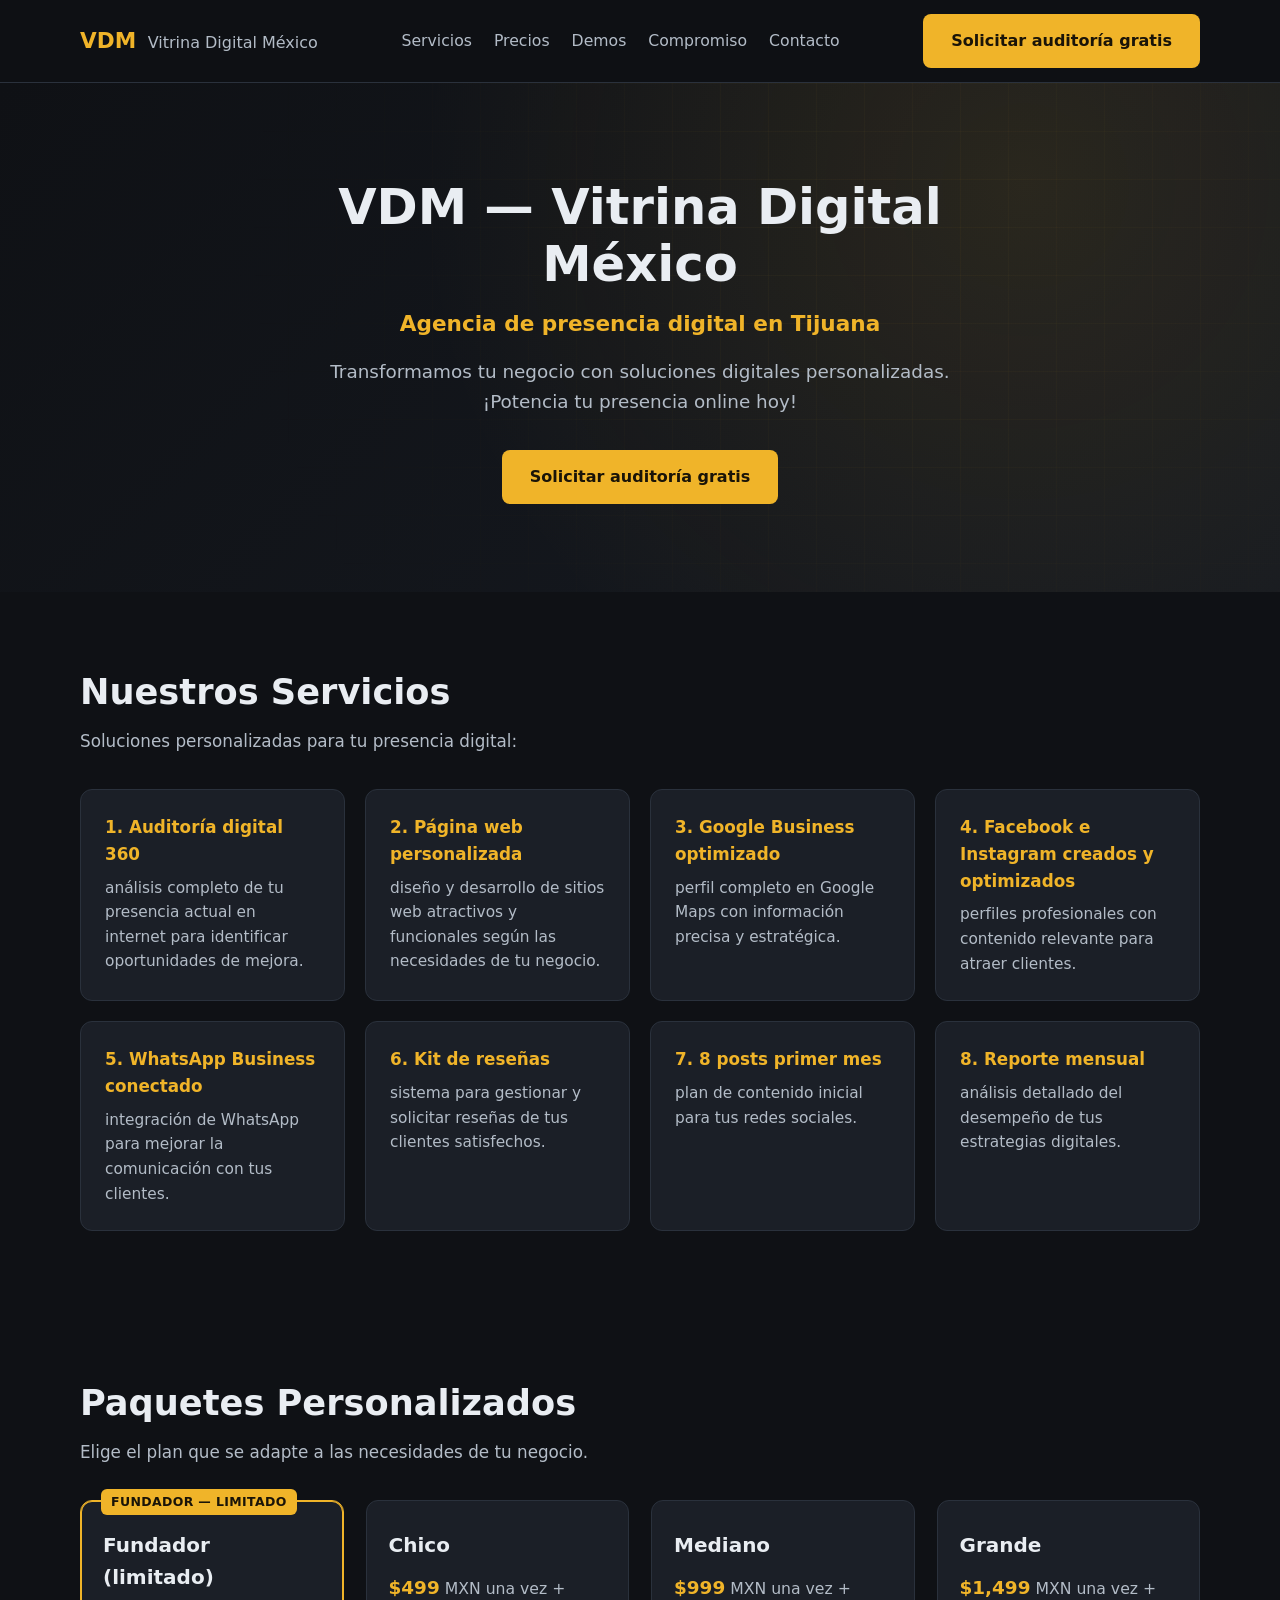
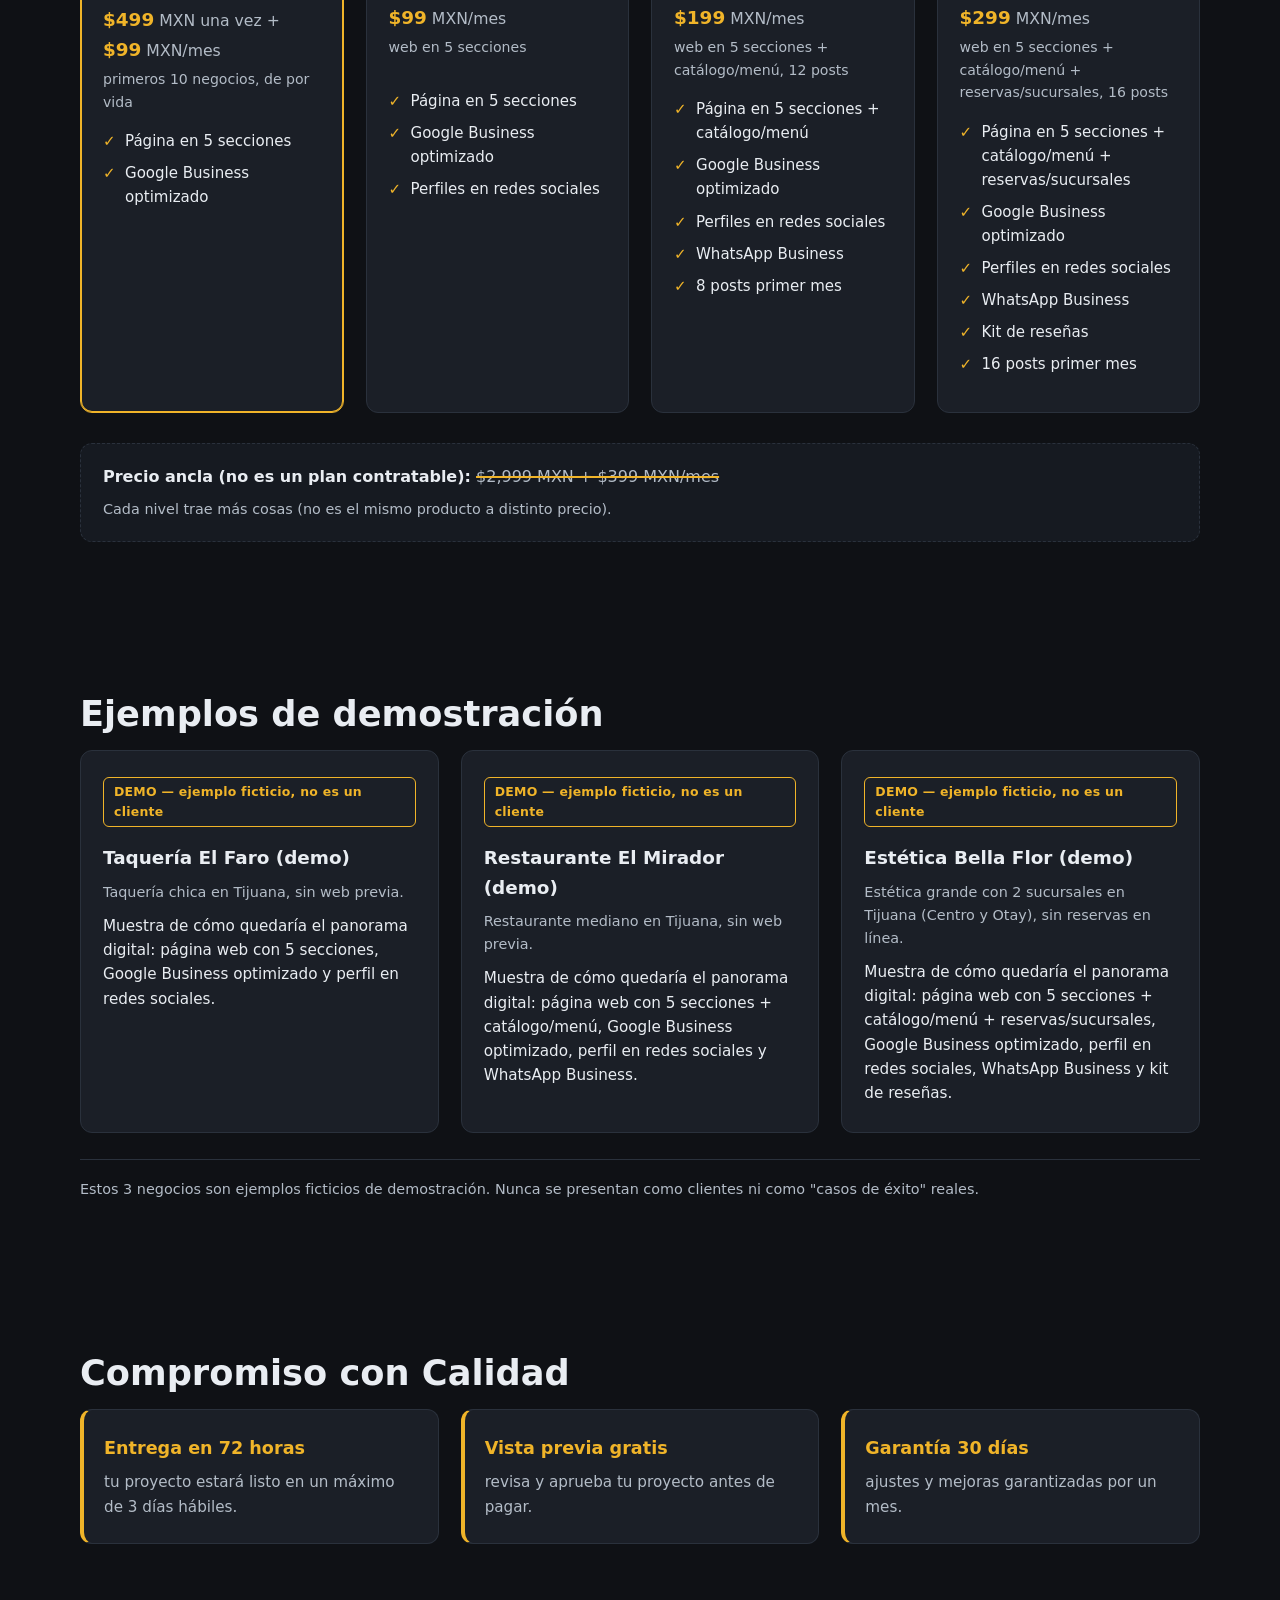
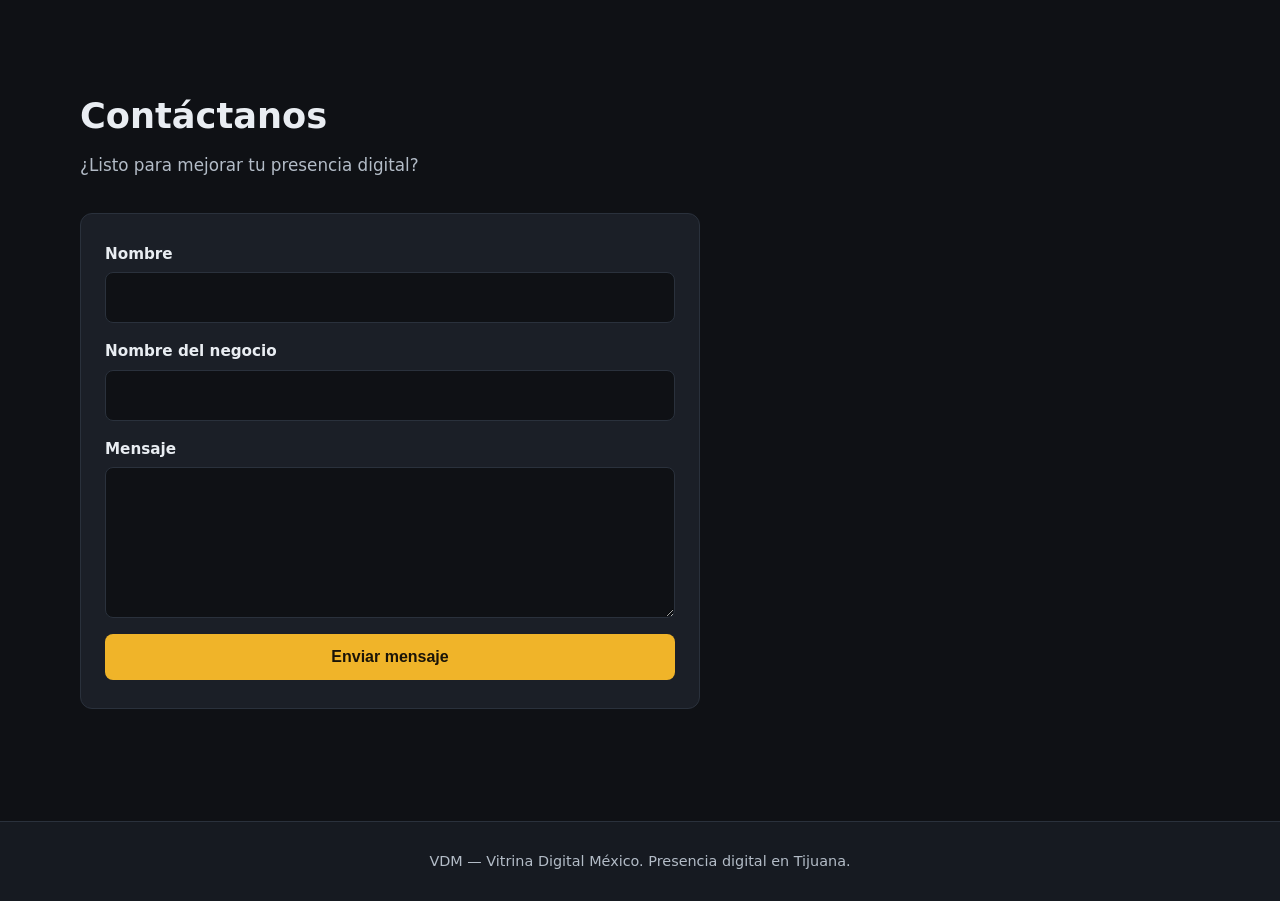
==== index.html @ 21e37713 "Add files via upload" ====
<!DOCTYPE html>
<html lang="es">
<head>
<meta charset="UTF-8">
<meta name="viewport" content="width=device-width, initial-scale=1.0">
<title>VDM — Vitrina Digital México</title>
<link rel="stylesheet" href="styles.css">
</head>
<body>

<!-- Cabecera / navegación -->
<header class="site-header">
<div class="header-inner">
<a href="#inicio" class="logo" aria-label="VDM — Vitrina Digital México">VDM <span class="logo-sub">Vitrina Digital México</span></a>
<nav class="nav">
<a href="#servicios">Servicios</a>
<a href="#precios">Precios</a>
<a href="#demos">Demos</a>
<a href="#compromiso">Compromiso</a>
<a href="#contacto">Contacto</a>
</nav>
<a href="#contacto" class="btn btn-header">Solicitar auditoría gratis</a>
</div>
</header>

<!-- Hero -->
<main>
<section id="inicio" class="hero">
<div class="hero-deco"></div>
<div class="hero-inner">
<h1>VDM — Vitrina Digital México</h1>
<p class="hero-sub">Agencia de presencia digital en Tijuana</p>
<p class="hero-text">Transformamos tu negocio con soluciones digitales personalizadas.<br>¡Potencia tu presencia online hoy!</p>
<a href="#contacto" class="btn btn-hero">Solicitar auditoría gratis</a>
</div>
</section>

<!-- Servicios -->
<section id="servicios" class="seccion" aria-labelledby="titulo-servicios">
<h2 id="titulo-servicios">Nuestros Servicios</h2>
<p class="seccion-intro">Soluciones personalizadas para tu presencia digital:</p>
<div class="servicios-grid">
<article class="servicio">
<h3>1. Auditoría digital 360</h3>
<p>análisis completo de tu presencia actual en internet para identificar oportunidades de mejora.</p>
</article>
<article class="servicio">
<h3>2. Página web personalizada</h3>
<p>diseño y desarrollo de sitios web atractivos y funcionales según las necesidades de tu negocio.</p>
</article>
<article class="servicio">
<h3>3. Google Business optimizado</h3>
<p>perfil completo en Google Maps con información precisa y estratégica.</p>
</article>
<article class="servicio">
<h3>4. Facebook e Instagram creados y optimizados</h3>
<p>perfiles profesionales con contenido relevante para atraer clientes.</p>
</article>
<article class="servicio">
<h3>5. WhatsApp Business conectado</h3>
<p>integración de WhatsApp para mejorar la comunicación con tus clientes.</p>
</article>
<article class="servicio">
<h3>6. Kit de reseñas</h3>
<p>sistema para gestionar y solicitar reseñas de tus clientes satisfechos.</p>
</article>
<article class="servicio">
<h3>7. 8 posts primer mes</h3>
<p>plan de contenido inicial para tus redes sociales.</p>
</article>
<article class="servicio">
<h3>8. Reporte mensual</h3>
<p>análisis detallado del desempeño de tus estrategias digitales.</p>
</article>
</div>
</section>

<!-- Precios -->
<section id="precios" class="seccion" aria-labelledby="titulo-precios">
<h2 id="titulo-precios">Paquetes Personalizados</h2>
<p class="seccion-intro">Elige el plan que se adapte a las necesidades de tu negocio.</p>
<div class="tarjetas">
<article class="tarjeta tarjeta-founded">
<div class="etiqueta-limitado">Fundador — limitado</div>
<h3>Fundador (limitado)</h3>
<p class="precio"><span>$499</span> MXN una vez + <span>$99</span> MXN/mes</p>
<p class="detalle">primeros 10 negocios, de por vida</p>
<ul class="incluye">
<li>Página en 5 secciones</li>
<li>Google Business optimizado</li>
</ul>
</article>
<article class="tarjeta tarjeta-chico">
<h3>Chico</h3>
<p class="precio"><span>$499</span> MXN una vez + <span>$99</span> MXN/mes</p>
<p class="detalle">web en 5 secciones</p>
<ul class="incluye">
<li>Página en 5 secciones</li>
<li>Google Business optimizado</li>
<li>Perfiles en redes sociales</li>
</ul>
</article>
<article class="tarjeta tarjeta-mediano">
<h3>Mediano</h3>
<p class="precio"><span>$999</span> MXN una vez + <span>$199</span> MXN/mes</p>
<p class="detalle">web en 5 secciones + catálogo/menú, 12 posts</p>
<ul class="incluye">
<li>Página en 5 secciones + catálogo/menú</li>
<li>Google Business optimizado</li>
<li>Perfiles en redes sociales</li>
<li>WhatsApp Business</li>
<li>8 posts primer mes</li>
</ul>
</article>
<article class="tarjeta tarjeta-grande">
<h3>Grande</h3>
<p class="precio"><span>$1,499</span> MXN una vez + <span>$299</span> MXN/mes</p>
<p class="detalle">web en 5 secciones + catálogo/menú + reservas/sucursales, 16 posts</p>
<ul class="incluye">
<li>Página en 5 secciones + catálogo/menú + reservas/sucursales</li>
<li>Google Business optimizado</li>
<li>Perfiles en redes sociales</li>
<li>WhatsApp Business</li>
<li>Kit de reseñas</li>
<li>16 posts primer mes</li>
</ul>
</article>
</div>
<div class="ancla">
<p><strong>Precio ancla (no es un plan contratable):</strong> <span class="tachado">$2,999 MXN + $399 MXN/mes</span></p>
<p class="nota-ancla">Cada nivel trae más cosas (no es el mismo producto a distinto precio).</p>
</div>
</section>

<!-- Demos -->
<section id="demos" class="seccion demo-seccion" aria-labelledby="titulo-demos">
<h2 id="titulo-demos">Ejemplos de demostración</h2>
<div class="demos-grid">
<article class="demo">
<div class="demo-badge">DEMO — ejemplo ficticio, no es un cliente</div>
<h3>Taquería El Faro (demo)</h3>
<p class="demo-sub">Taquería chica en Tijuana, sin web previa.</p>
<p class="demo-texto">Muestra de cómo quedaría el panorama digital: página web con 5 secciones, Google Business optimizado y perfil en redes sociales.</p>
</article>
<article class="demo">
<div class="demo-badge">DEMO — ejemplo ficticio, no es un cliente</div>
<h3>Restaurante El Mirador (demo)</h3>
<p class="demo-sub">Restaurante mediano en Tijuana, sin web previa.</p>
<p class="demo-texto">Muestra de cómo quedaría el panorama digital: página web con 5 secciones + catálogo/menú, Google Business optimizado, perfil en redes sociales y WhatsApp Business.</p>
</article>
<article class="demo">
<div class="demo-badge">DEMO — ejemplo ficticio, no es un cliente</div>
<h3>Estética Bella Flor (demo)</h3>
<p class="demo-sub">Estética grande con 2 sucursales en Tijuana (Centro y Otay), sin reservas en línea.</p>
<p class="demo-texto">Muestra de cómo quedaría el panorama digital: página web con 5 secciones + catálogo/menú + reservas/sucursales, Google Business optimizado, perfil en redes sociales, WhatsApp Business y kit de reseñas.</p>
</article>
</div>
<p class="demo-nota">Estos 3 negocios son ejemplos ficticios de demostración. Nunca se presentan como clientes ni como "casos de éxito" reales.</p>
</section>

<!-- Compromiso -->
<section id="compromiso" class="seccion" aria-labelledby="titulo-compromiso">
<h2 id="titulo-compromiso">Compromiso con Calidad</h2>
<div class="compromiso-grid">
<article class="compromiso-item">
<h3>Entrega en 72 horas</h3>
<p>tu proyecto estará listo en un máximo de 3 días hábiles.</p>
</article>
<article class="compromiso-item">
<h3>Vista previa gratis</h3>
<p>revisa y aprueba tu proyecto antes de pagar.</p>
</article>
<article class="compromiso-item">
<h3>Garantía 30 días</h3>
<p>ajustes y mejoras garantizadas por un mes.</p>
</article>
</div>
</section>

<!-- Contacto -->
<section id="contacto" class="seccion" aria-labelledby="titulo-contacto">
<h2 id="titulo-contacto">Contáctanos</h2>
<p class="seccion-intro">¿Listo para mejorar tu presencia digital?</p>
<div class="contacto-inner">
<form id="form-contacto" class="form-contacto" novalidate>
<label for="nombre">Nombre</label>
<input type="text" id="nombre" name="nombre" required>
<label for="negocio">Nombre del negocio</label>
<input type="text" id="negocio" name="negocio" required>
<label for="mensaje">Mensaje</label>
<textarea id="mensaje" name="mensaje" rows="5" required></textarea>
<button type="submit" class="btn btn-form">Enviar mensaje</button>
</form>
<div id="respuesta-form" class="respuesta-form" aria-live="polite"></div>
</div>
</section>

</main>

<footer class="site-footer">
<p>VDM — Vitrina Digital México. Presencia digital en Tijuana.</p>
</footer>

<script>
(function(){
var form = document.getElementById('form-contacto');
var respuesta = document.getElementById('respuesta-form');
var MENSAGE_OK = 'Gracias, tu mensaje quedó registrado. Te contactaremos cuando los canales de VDM estén activos.';
form.addEventListener('submit', function(e){
e.preventDefault();
respuesta.textContent = MENSAGE_OK;
respuesta.setAttribute('aria-live','polite');
form.reset();
});
})();
</script>

</body>
</html>
---- styles.css ----
/* ============================================
   VDM — Vitrina Digital México
   Paleta oscura con acento dorado/ámbar
   ============================================ */

:root {
--bg: #0f1115;
--bg-alt: #161a21;
--bg-tarjeta: #1b1f27;
--texto: #e9edf2;
--texto-suave: #b3bcc7;
--acento: #f0b429;
--acento-oscuro: #d99e16;
--borde: #2a313c;
--sombra: 0 8px 24px rgba(0,0,0,0.35);
--maxw: 1160px;
--radio: 12px;
}

* {
box-sizing: border-box;
margin: 0;
padding: 0;
}

html {
scroll-behavior: smooth;
}

body {
font-family: system-ui, -apple-system, "Segoe UI", Roboto, Arial, sans-serif;
background: var(--bg);
color: var(--texto);
line-height: 1.6;
overflow-x: hidden;
}

/* ---------- Accesibilidad / utilidades ---------- */
a {
color: inherit;
text-decoration: none;
}

img, svg {
max-width: 100%;
height: auto;
display: block;
}

/* ---------- Cabecera ---------- */
.site-header {
position: sticky;
top: 0;
z-index: 100;
background: rgba(15, 17, 21, 0.92);
backdrop-filter: blur(8px);
border-bottom: 1px solid var(--borde);
}

.header-inner {
max-width: var(--maxw);
margin: 0 auto;
padding: 14px 20px;
display: flex;
align-items: center;
gap: 20px;
flex-wrap: wrap;
}

.logo {
font-weight: 800;
font-size: 1.35rem;
color: var(--acento);
white-space: nowrap;
}

.logo-sub {
font-weight: 500;
font-size: 1rem;
color: var(--texto-suave);
margin-left: 4px;
}

.nav {
display: flex;
gap: 18px;
flex-wrap: wrap;
margin-left: auto;
}

.nav a {
color: var(--texto-suave);
font-weight: 500;
font-size: 0.98rem;
padding: 4px 2px;
transition: color .15s ease;
}

.nav a:hover,
.nav a:focus {
color: var(--acento);
}

/* ---------- Botones ---------- */
.btn {
display: inline-block;
padding: 12px 26px;
border-radius: 8px;
font-weight: 700;
font-size: 1rem;
cursor: pointer;
border: 2px solid transparent;
transition: background .15s ease, transform .05s ease, color .15s ease, border-color .15s ease;
}

.btn-header {
background: var(--acento);
color: #1a1408;
margin-left: auto;
white-space: nowrap;
}

.btn-header:hover,
.btn-header:focus {
background: var(--acento-oscuro);
}

.btn-hero {
background: var(--acento);
color: #1a1408;
margin-top: 8px;
}

.btn-hero:hover,
.btn-hero:focus {
background: var(--acento-oscuro);
}

.btn-form {
background: var(--acento);
color: #1a1408;
width: 100%;
margin-top: 8px;
}

.btn-form:hover,
.btn-form:focus {
background: var(--acento-oscuro);
}

/* ---------- Hero ---------- */
.hero {
position: relative;
background:
radial-gradient(circle at 80% 20%, rgba(240,180,41,0.10), transparent 55%),
linear-gradient(135deg, #0f1115 0%, #161a21 100%);
overflow: hidden;
padding: 96px 20px 88px;
}

.hero-deco {
position: absolute;
inset: 0;
background-image:
linear-gradient(rgba(240,180,41,0.04) 1px, transparent 1px),
linear-gradient(90deg, rgba(240,180,41,0.04) 1px, transparent 1px);
background-size: 48px 48px;
mask-image: radial-gradient(circle at 70% 30%, black, transparent 70%);
-webkit-mask-image: radial-gradient(circle at 70% 30%, black, transparent 70%);
pointer-events: none;
}

.hero-inner {
position: relative;
max-width: 760px;
margin: 0 auto;
text-align: center;
}

.hero h1 {
font-size: clamp(1.9rem, 5vw, 3.1rem);
line-height: 1.15;
color: var(--texto);
margin-bottom: 14px;
}

.hero-sub {
color: var(--acento);
font-size: clamp(1.05rem, 2.4vw, 1.35rem);
font-weight: 600;
margin-bottom: 16px;
}

.hero-text {
color: var(--texto-suave);
font-size: clamp(1rem, 2vw, 1.15rem);
margin-bottom: 26px;
}

/* ---------- Secciones ---------- */
.seccion {
max-width: var(--maxw);
margin: 0 auto;
padding: 72px 20px;
}

.seccion h2 {
font-size: clamp(1.6rem, 3.4vw, 2.2rem);
color: var(--texto);
margin-bottom: 8px;
}

.seccion-intro {
color: var(--texto-suave);
margin-bottom: 34px;
font-size: 1.05rem;
}

/* ---------- Servicios ---------- */
.servicios-grid {
display: grid;
grid-template-columns: repeat(auto-fit, minmax(250px, 1fr));
gap: 20px;
}

.servicio {
background: var(--bg-tarjeta);
border: 1px solid var(--borde);
border-radius: var(--radio);
padding: 24px;
transition: border-color .15s ease, transform .15s ease;
}

.servicio:hover {
border-color: var(--acento);
transform: translateY(-2px);
}

.servicio h3 {
font-size: 1.05rem;
color: var(--acento);
margin-bottom: 8px;
}

.servicio p {
color: var(--texto-suave);
font-size: 0.96rem;
}

/* ---------- Precios ---------- */
.tarjetas {
display: grid;
grid-template-columns: repeat(auto-fit, minmax(250px, 1fr));
gap: 22px;
align-items: stretch;
}

.tarjeta {
position: relative;
background: var(--bg-tarjeta);
border: 1px solid var(--borde);
border-radius: var(--radio);
padding: 28px 22px;
display: flex;
flex-direction: column;
}

.tarjeta-founded {
border-color: var(--acento);
box-shadow: 0 0 0 1px var(--acento) inset;
}

.etiqueta-limitado {
position: absolute;
top: -12px;
left: 20px;
background: var(--acento);
color: #1a1408;
font-weight: 700;
font-size: 0.78rem;
padding: 3px 10px;
border-radius: 6px;
letter-spacing: .03em;
text-transform: uppercase;
}

.tarjeta h3 {
font-size: 1.25rem;
color: var(--texto);
margin-bottom: 12px;
}

.precio {
color: var(--texto-suave);
margin-bottom: 4px;
font-size: 0.98rem;
}

.precio span {
color: var(--acento);
font-weight: 700;
font-size: 1.15rem;
}

.detalle {
color: var(--texto-suave);
font-size: 0.88rem;
margin-bottom: 16px;
min-height: 2.6em;
}

.incluye {
list-style: none;
padding-left: 0;
margin-bottom: 0;
}

.incluye li {
position: relative;
padding-left: 22px;
margin-bottom: 8px;
color: var(--texto);
font-size: 0.94rem;
}

.incluye li::before {
content: "✓";
position: absolute;
left: 0;
top: 0;
color: var(--acento);
font-weight: 700;
}

.ancla {
margin-top: 30px;
padding: 20px 22px;
border: 1px dashed var(--borde);
border-radius: var(--radio);
background: var(--bg-alt);
}

.tachado {
text-decoration: line-through;
text-decoration-thickness: 2px;
text-decoration-color: var(--acento);
color: var(--texto-suave);
}

.nota-ancla {
margin-top: 8px;
color: var(--texto-suave);
font-size: 0.9rem;
}

/* ---------- Demos ---------- */
.demos-grid {
display: grid;
grid-template-columns: repeat(auto-fit, minmax(260px, 1fr));
gap: 22px;
}

.demo {
background: var(--bg-tarjeta);
border: 1px solid var(--borde);
border-radius: var(--radio);
padding: 26px 22px;
display: flex;
flex-direction: column;
}

.demo-badge {
align-self: flex-start;
background: transparent;
color: var(--acento);
border: 1px solid var(--acento);
border-radius: 6px;
font-weight: 700;
font-size: 0.78rem;
padding: 4px 10px;
margin-bottom: 16px;
letter-spacing: .02em;
}

.demo h3 {
font-size: 1.15rem;
color: var(--texto);
margin-bottom: 8px;
}

.demo-sub {
color: var(--texto-suave);
font-size: 0.9rem;
margin-bottom: 10px;
}

.demo-texto {
color: var(--texto);
font-size: 0.95rem;
}

.demo-nota {
margin-top: 26px;
color: var(--texto-suave);
font-size: 0.9rem;
border-top: 1px solid var(--borde);
padding-top: 18px;
}

/* ---------- Compromiso ---------- */
.compromiso-grid {
display: grid;
grid-template-columns: repeat(auto-fit, minmax(240px, 1fr));
gap: 22px;
}

.compromiso-item {
background: var(--bg-tarjeta);
border: 1px solid var(--borde);
border-left: 4px solid var(--acento);
border-radius: var(--radio);
padding: 24px 20px;
}

.compromiso-item h3 {
color: var(--acento);
font-size: 1.1rem;
margin-bottom: 8px;
}

.compromiso-item p {
color: var(--texto-suave);
font-size: 0.95rem;
}

/* ---------- Contacto ---------- */
.contacto-inner {
max-width: 620px;
}

.form-contacto {
background: var(--bg-tarjeta);
border: 1px solid var(--borde);
border-radius: var(--radio);
padding: 28px 24px;
}

.form-contacto label {
display: block;
font-weight: 600;
color: var(--texto);
margin-bottom: 6px;
margin-top: 16px;
font-size: 0.95rem;
}

.form-contacto label:first-child {
margin-top: 0;
}

.form-contacto input,
.form-contacto textarea {
width: 100%;
background: var(--bg);
border: 1px solid var(--borde);
border-radius: 8px;
padding: 12px 14px;
color: var(--texto);
font: inherit;
font-size: 0.98rem;
transition: border-color .15s ease;
}

.form-contacto input:focus,
.form-contacto textarea:focus {
outline: none;
border-color: var(--acento);
}

.form-contacto textarea {
resize: vertical;
min-height: 120px;
}

.respuesta-form {
margin-top: 20px;
padding: 16px 20px;
border-radius: 8px;
background: rgba(240,180,41,0.10);
border: 1px solid var(--acento);
color: var(--texto);
font-weight: 600;
}

.respuesta-form:empty {
display: none;
}

/* ---------- Footer ---------- */
.site-footer {
border-top: 1px solid var(--borde);
background: var(--bg-alt);
text-align: center;
padding: 28px 20px;
margin-top: 40px;
color: var(--texto-suave);
font-size: 0.9rem;
}

/* ---------- Responsive ---------- */
@media (max-width: 760px) {
.header-inner {
flex-direction: column;
align-items: stretch;
gap: 12px;
}

.nav {
margin-left: 0;
justify-content: center;
gap: 14px;
}

.btn-header {
margin-left: 0;
width: 100%;
text-align: center;
}

.hero {
padding: 72px 20px 64px;
}

.seccion {
padding: 52px 20px;
}

.servicios-grid,
.tarjetas,
.demos-grid,
.compromiso-grid {
grid-template-columns: 1fr;
}
}

/* ---------- Prevención de desborde horizontal ---------- */
html, body {
max-width: 100%;
}

.hero, .seccion, .site-header, .site-footer {
overflow-x: hidden;
}

/* Anchos fluidos garantizados */
.tarjetas > *,
.demos-grid > *,
.servicios-grid > *,
.compromiso-grid > * {
min-width: 0;
}
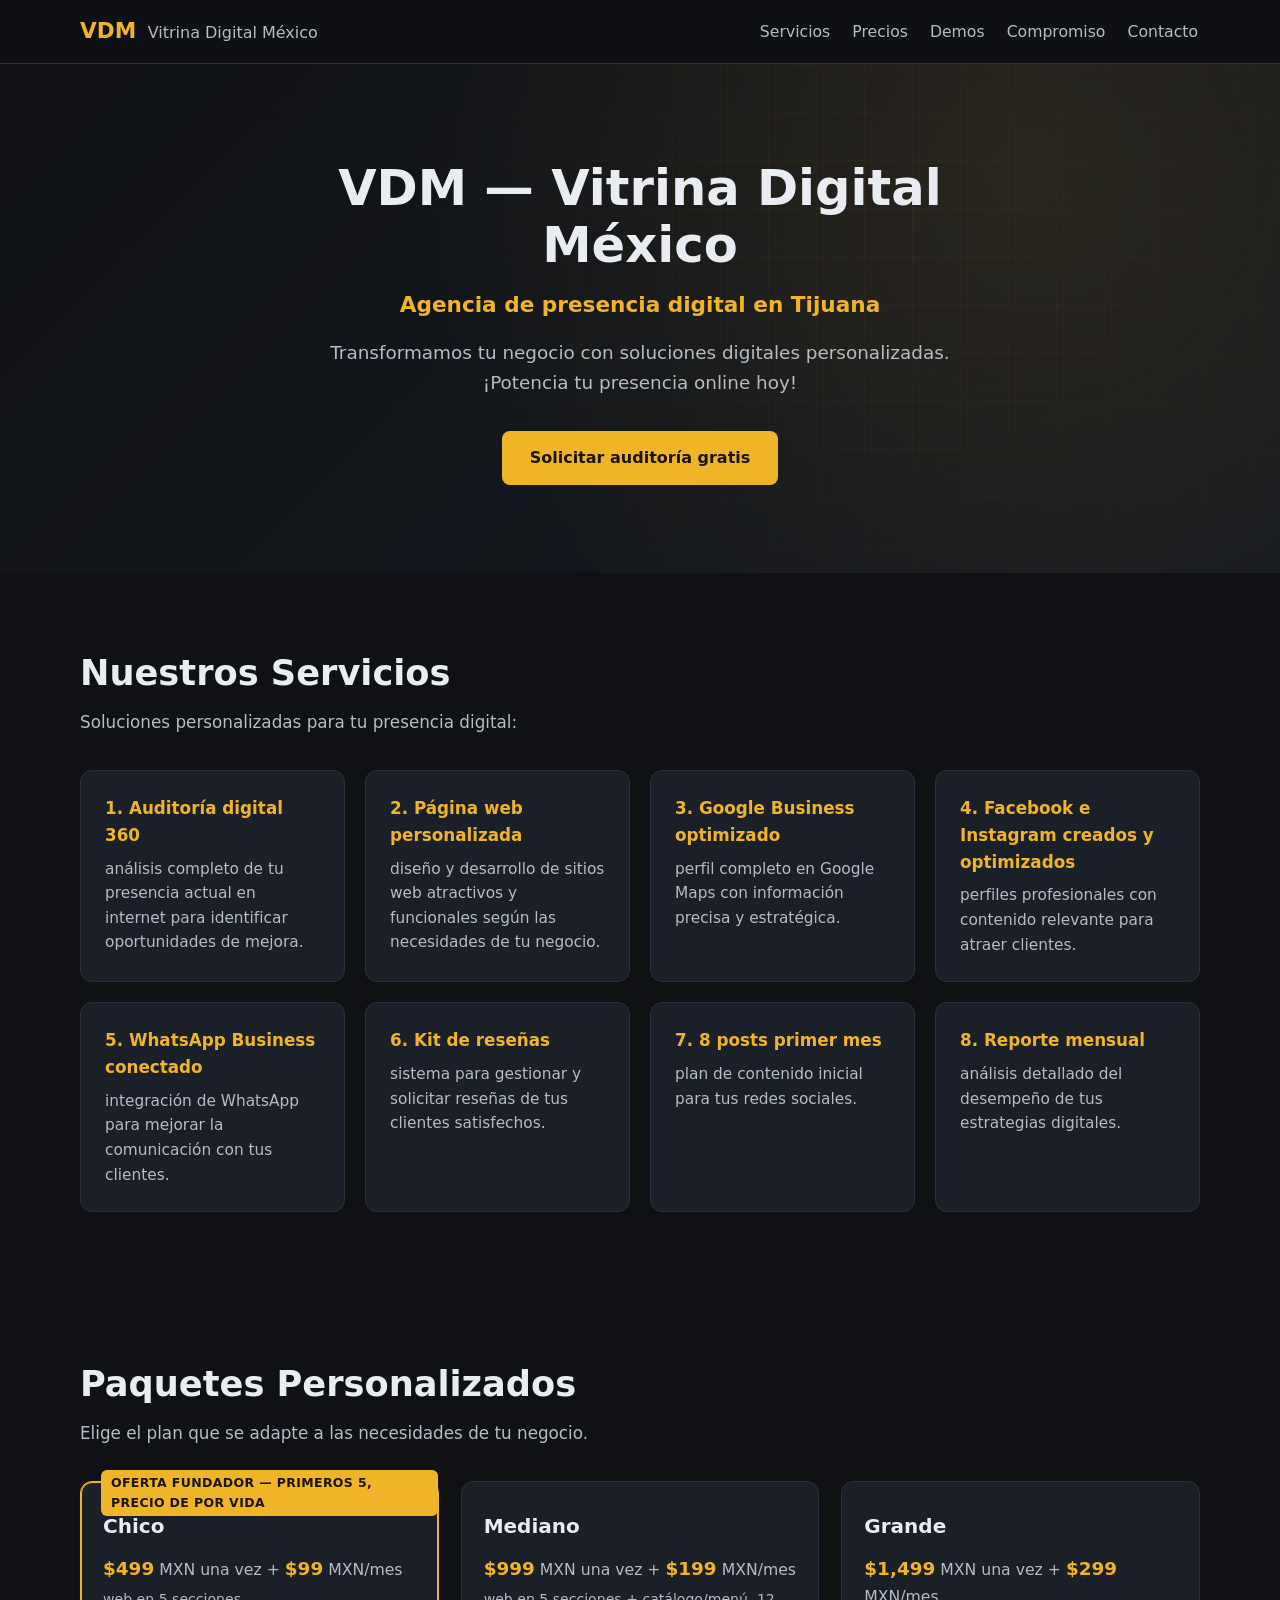
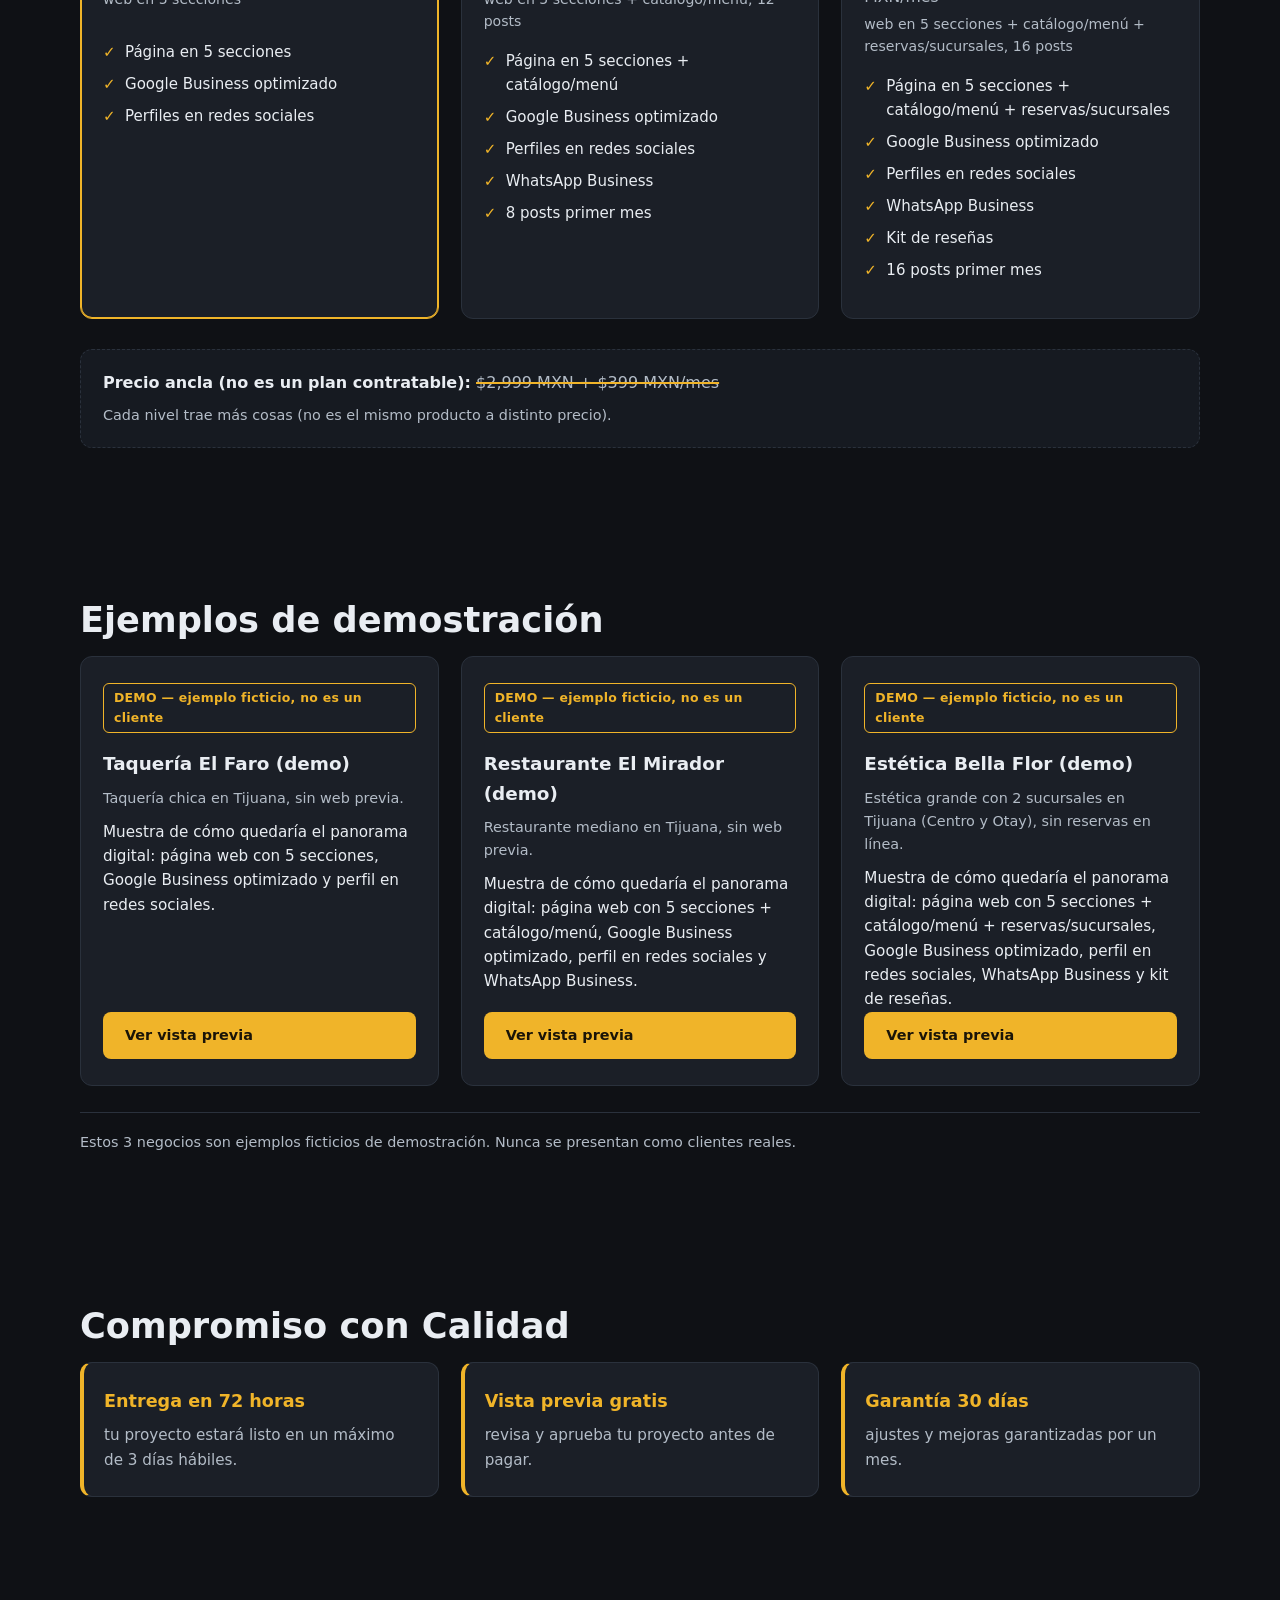
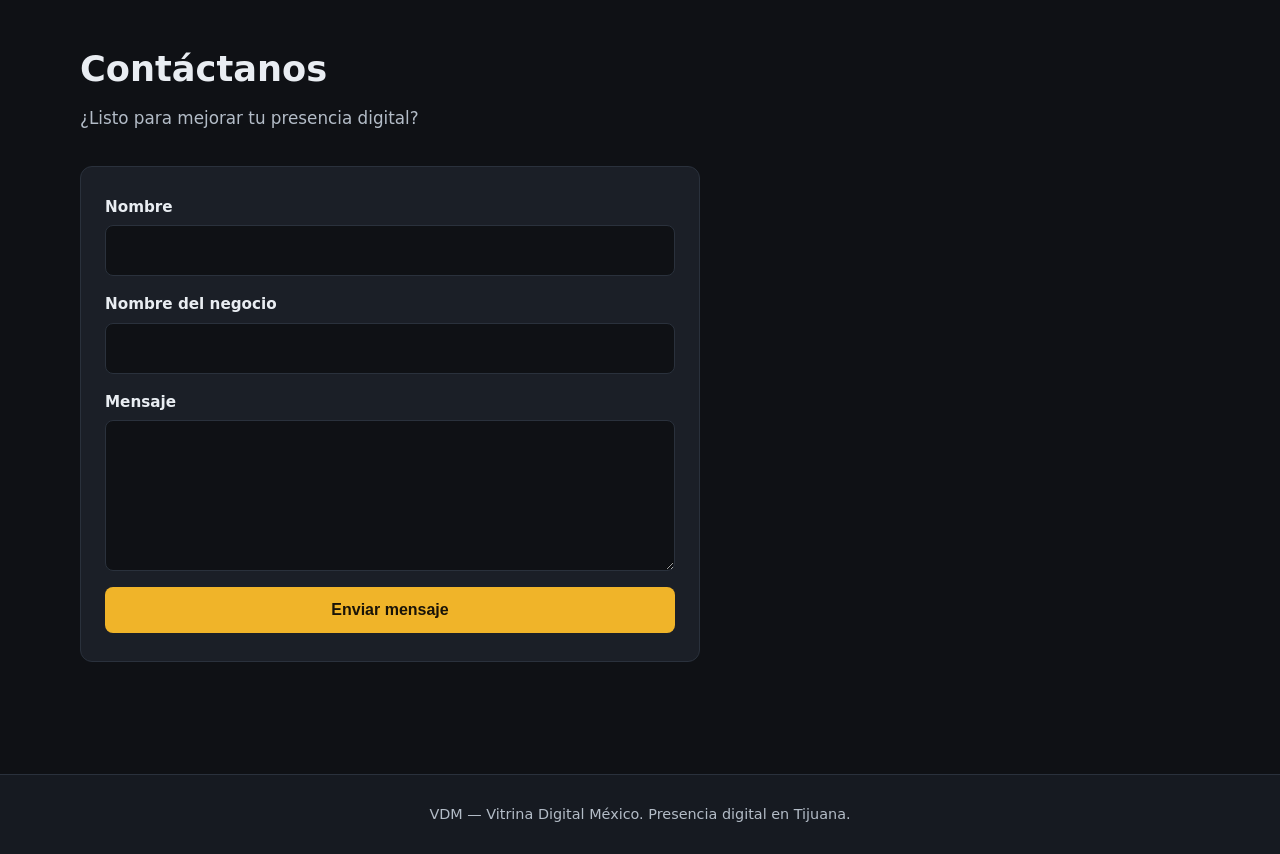
==== commit 939723b4: "Optimización VDM: CTA único, demos con vista previa, Fundador dentro de Chico (primeros 5)" ====
--- a/index.html
+++ b/index.html
@@ -19,7 +19,6 @@
 <a href="#compromiso">Compromiso</a>
 <a href="#contacto">Contacto</a>
 </nav>
-<a href="#contacto" class="btn btn-header">Solicitar auditoría gratis</a>
 </div>
 </header>
 
@@ -80,17 +79,8 @@
 <h2 id="titulo-precios">Paquetes Personalizados</h2>
 <p class="seccion-intro">Elige el plan que se adapte a las necesidades de tu negocio.</p>
 <div class="tarjetas">
-<article class="tarjeta tarjeta-founded">
-<div class="etiqueta-limitado">Fundador — limitado</div>
-<h3>Fundador (limitado)</h3>
-<p class="precio"><span>$499</span> MXN una vez + <span>$99</span> MXN/mes</p>
-<p class="detalle">primeros 10 negocios, de por vida</p>
-<ul class="incluye">
-<li>Página en 5 secciones</li>
-<li>Google Business optimizado</li>
-</ul>
-</article>
-<article class="tarjeta tarjeta-chico">
+<article class="tarjeta tarjeta-chico tarjeta-founded">
+<div class="etiqueta-limitado">Oferta Fundador — primeros 5, precio de por vida</div>
 <h3>Chico</h3>
 <p class="precio"><span>$499</span> MXN una vez + <span>$99</span> MXN/mes</p>
 <p class="detalle">web en 5 secciones</p>
@@ -141,21 +131,24 @@
 <h3>Taquería El Faro (demo)</h3>
 <p class="demo-sub">Taquería chica en Tijuana, sin web previa.</p>
 <p class="demo-texto">Muestra de cómo quedaría el panorama digital: página web con 5 secciones, Google Business optimizado y perfil en redes sociales.</p>
+<a href="demo-taqueria-el-faro.html" class="btn btn-demo">Ver vista previa</a>
 </article>
 <article class="demo">
 <div class="demo-badge">DEMO — ejemplo ficticio, no es un cliente</div>
 <h3>Restaurante El Mirador (demo)</h3>
 <p class="demo-sub">Restaurante mediano en Tijuana, sin web previa.</p>
 <p class="demo-texto">Muestra de cómo quedaría el panorama digital: página web con 5 secciones + catálogo/menú, Google Business optimizado, perfil en redes sociales y WhatsApp Business.</p>
+<a href="demo-restaurante-el-mirador.html" class="btn btn-demo">Ver vista previa</a>
 </article>
 <article class="demo">
 <div class="demo-badge">DEMO — ejemplo ficticio, no es un cliente</div>
 <h3>Estética Bella Flor (demo)</h3>
 <p class="demo-sub">Estética grande con 2 sucursales en Tijuana (Centro y Otay), sin reservas en línea.</p>
 <p class="demo-texto">Muestra de cómo quedaría el panorama digital: página web con 5 secciones + catálogo/menú + reservas/sucursales, Google Business optimizado, perfil en redes sociales, WhatsApp Business y kit de reseñas.</p>
-</article>
-</div>
-<p class="demo-nota">Estos 3 negocios son ejemplos ficticios de demostración. Nunca se presentan como clientes ni como "casos de éxito" reales.</p>
+<a href="demo-estetica-bella-flor.html" class="btn btn-demo">Ver vista previa</a>
+</article>
+</div>
+<p class="demo-nota">Estos 3 negocios son ejemplos ficticios de demostración. Nunca se presentan como clientes reales.</p>
 </section>
 
 <!-- Compromiso -->
--- a/styles.css
+++ b/styles.css
@@ -47,6 +47,34 @@
 display: block;
 }
 
+/* ---------- Banner DEMO ---------- */
+.demo-banner {
+max-width: var(--maxw);
+margin: 0 auto;
+padding: 16px 20px;
+display: flex;
+align-items: center;
+gap: 16px;
+flex-wrap: wrap;
+border-bottom: 1px solid var(--borde);
+background: var(--bg-alt);
+}
+
+.demo-banner .demo-badge {
+margin-bottom: 0;
+}
+
+.volver-link {
+color: var(--acento);
+font-weight: 600;
+text-decoration: none;
+}
+
+.volver-link:hover,
+.volver-link:focus {
+text-decoration: underline;
+}
+
 /* ---------- Cabecera ---------- */
 .site-header {
 position: sticky;
@@ -145,6 +173,26 @@
 
 .btn-form:hover,
 .btn-form:focus {
+background: var(--acento-oscuro);
+}
+
+/* Botón "Ver vista previa" en tarjetas demo */
+.btn-demo {
+display: inline-block;
+padding: 10px 20px;
+border-radius: 8px;
+font-weight: 700;
+font-size: 0.9rem;
+cursor: pointer;
+border: 2px solid transparent;
+background: var(--acento);
+color: #1a1408;
+margin-top: auto;
+transition: background .15s ease, transform .05s ease;
+}
+
+.btn-demo:hover,
+.btn-demo:focus {
 background: var(--acento-oscuro);
 }
 
@@ -438,14 +486,16 @@
 max-width: 620px;
 }
 
-.form-contacto {
+.form-contacto,
+.form-reservas {
 background: var(--bg-tarjeta);
 border: 1px solid var(--borde);
 border-radius: var(--radio);
 padding: 28px 24px;
 }
 
-.form-contacto label {
+.form-contacto label,
+.form-reservas label {
 display: block;
 font-weight: 600;
 color: var(--texto);
@@ -454,12 +504,17 @@
 font-size: 0.95rem;
 }
 
-.form-contacto label:first-child {
+.form-contacto label:first-child,
+.form-reservas label:first-child {
 margin-top: 0;
 }
 
 .form-contacto input,
-.form-contacto textarea {
+.form-reservas input,
+.form-contacto select,
+.form-reservas select,
+.form-contacto textarea,
+.form-reservas textarea {
 width: 100%;
 background: var(--bg);
 border: 1px solid var(--borde);
@@ -472,12 +527,17 @@
 }
 
 .form-contacto input:focus,
-.form-contacto textarea:focus {
+.form-reservas input:focus,
+.form-contacto select:focus,
+.form-reservas select:focus,
+.form-contacto textarea:focus,
+.form-reservas textarea:focus {
 outline: none;
 border-color: var(--acento);
 }
 
-.form-contacto textarea {
+.form-contacto textarea,
+.form-reservas textarea {
 resize: vertical;
 min-height: 120px;
 }
@@ -494,6 +554,17 @@
 
 .respuesta-form:empty {
 display: none;
+}
+
+.confirmacion {
+display: none;
+margin-top: 12px;
+padding: 12px 16px;
+border-radius: 8px;
+background: rgba(240,180,41,0.10);
+border: 1px solid var(--acento);
+color: var(--texto);
+font-weight: 600;
 }
 
 /* ---------- Footer ---------- */
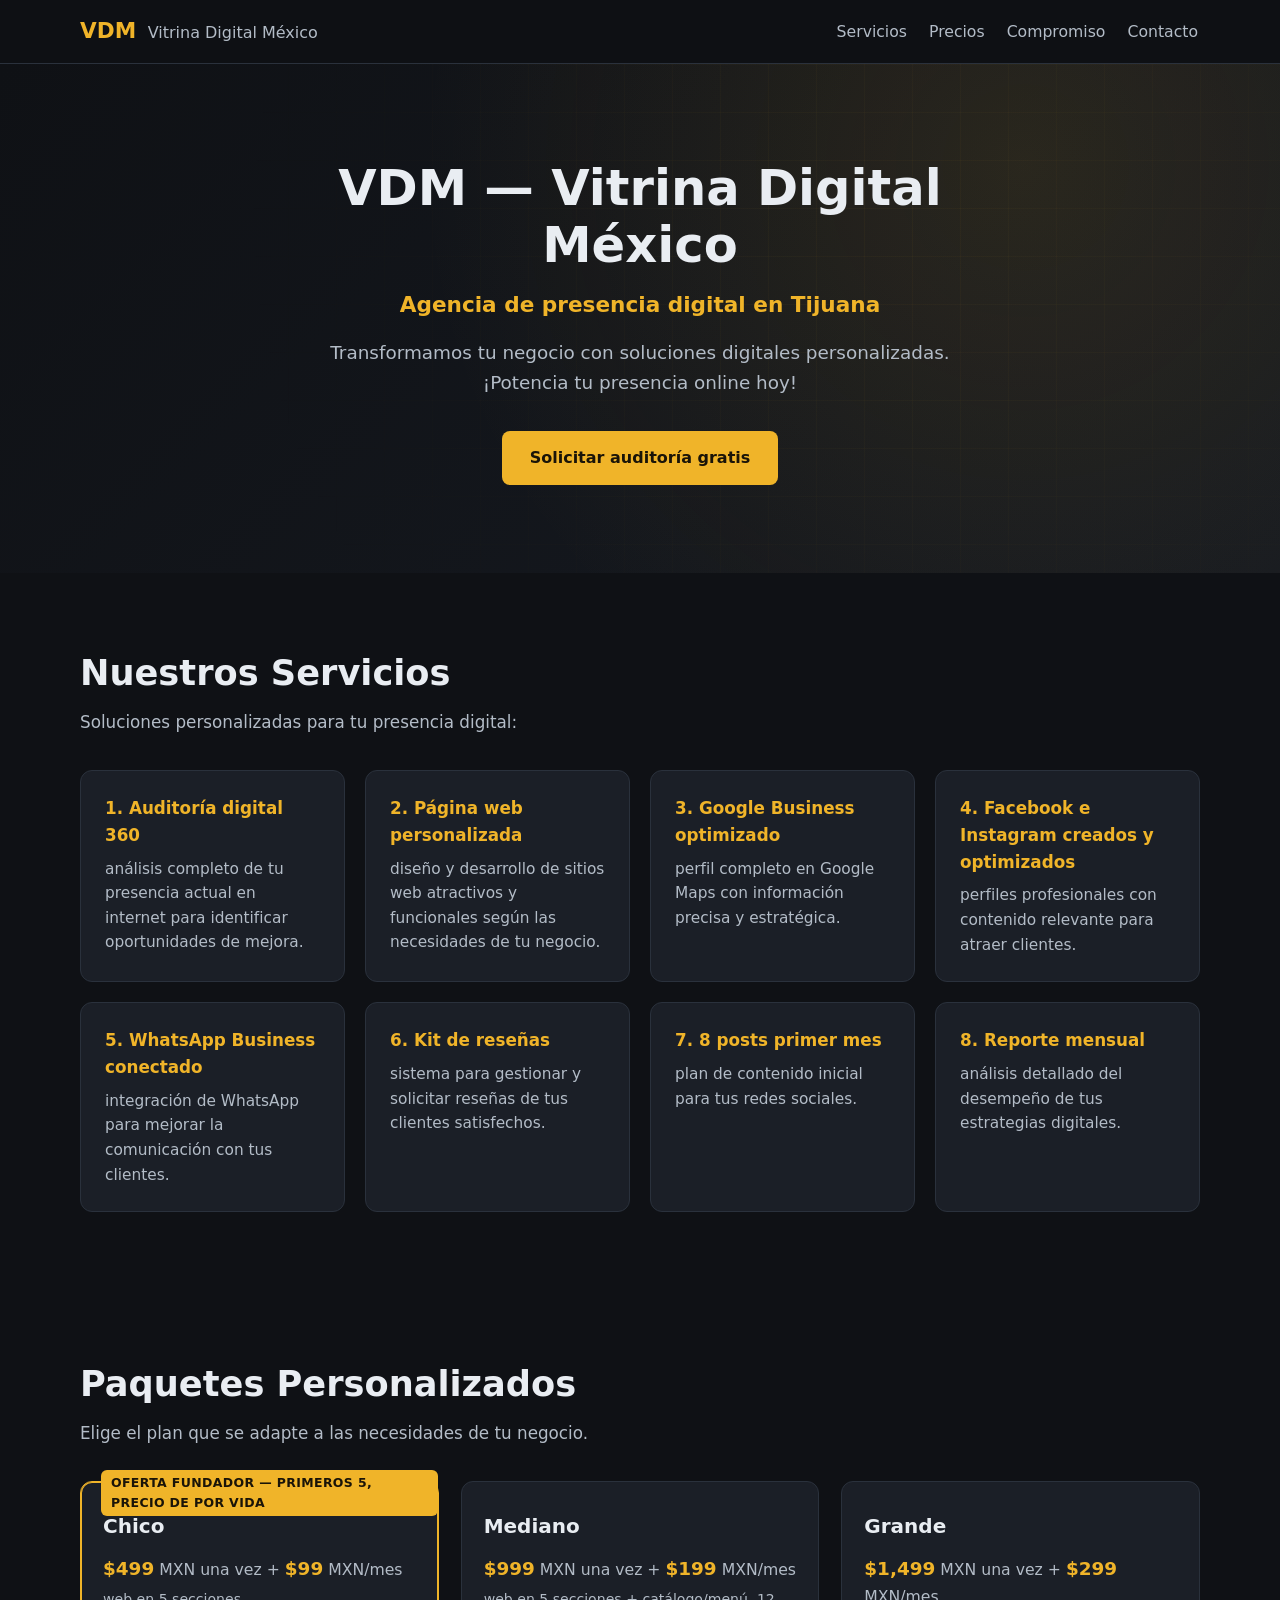
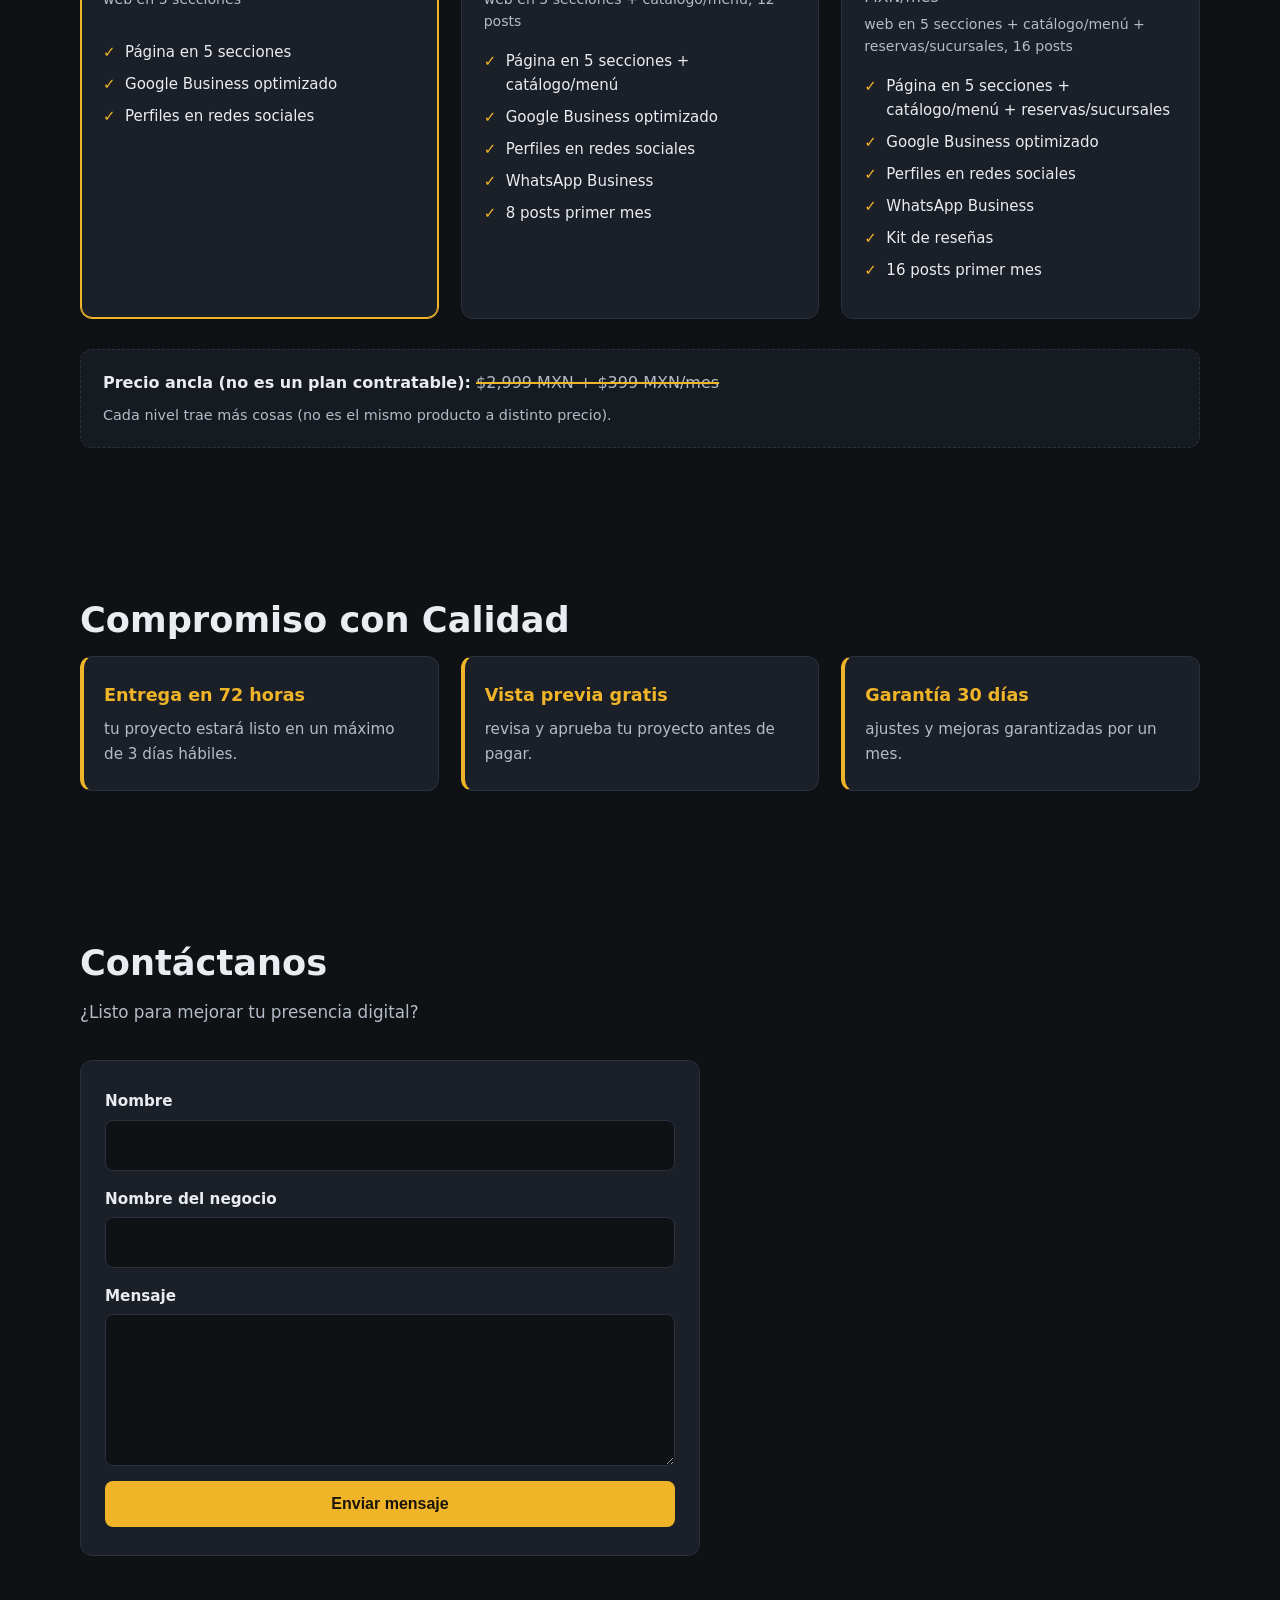
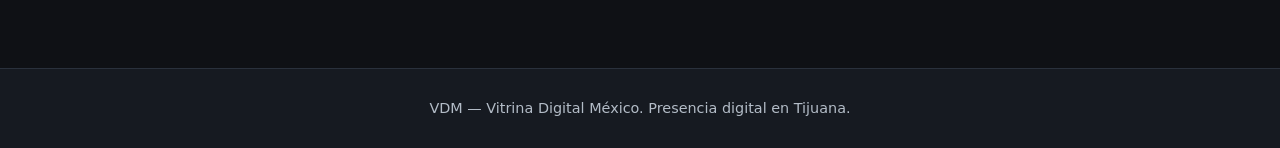
==== commit 7237f0bd: "Quita las 3 páginas demo y sus enlaces por orden de George" ====
--- a/index.html
+++ b/index.html
@@ -15,7 +15,6 @@
 <nav class="nav">
 <a href="#servicios">Servicios</a>
 <a href="#precios">Precios</a>
-<a href="#demos">Demos</a>
 <a href="#compromiso">Compromiso</a>
 <a href="#contacto">Contacto</a>
 </nav>
@@ -122,34 +121,7 @@
 </div>
 </section>
 
-<!-- Demos -->
-<section id="demos" class="seccion demo-seccion" aria-labelledby="titulo-demos">
-<h2 id="titulo-demos">Ejemplos de demostración</h2>
-<div class="demos-grid">
-<article class="demo">
-<div class="demo-badge">DEMO — ejemplo ficticio, no es un cliente</div>
-<h3>Taquería El Faro (demo)</h3>
-<p class="demo-sub">Taquería chica en Tijuana, sin web previa.</p>
-<p class="demo-texto">Muestra de cómo quedaría el panorama digital: página web con 5 secciones, Google Business optimizado y perfil en redes sociales.</p>
-<a href="demo-taqueria-el-faro.html" class="btn btn-demo">Ver vista previa</a>
-</article>
-<article class="demo">
-<div class="demo-badge">DEMO — ejemplo ficticio, no es un cliente</div>
-<h3>Restaurante El Mirador (demo)</h3>
-<p class="demo-sub">Restaurante mediano en Tijuana, sin web previa.</p>
-<p class="demo-texto">Muestra de cómo quedaría el panorama digital: página web con 5 secciones + catálogo/menú, Google Business optimizado, perfil en redes sociales y WhatsApp Business.</p>
-<a href="demo-restaurante-el-mirador.html" class="btn btn-demo">Ver vista previa</a>
-</article>
-<article class="demo">
-<div class="demo-badge">DEMO — ejemplo ficticio, no es un cliente</div>
-<h3>Estética Bella Flor (demo)</h3>
-<p class="demo-sub">Estética grande con 2 sucursales en Tijuana (Centro y Otay), sin reservas en línea.</p>
-<p class="demo-texto">Muestra de cómo quedaría el panorama digital: página web con 5 secciones + catálogo/menú + reservas/sucursales, Google Business optimizado, perfil en redes sociales, WhatsApp Business y kit de reseñas.</p>
-<a href="demo-estetica-bella-flor.html" class="btn btn-demo">Ver vista previa</a>
-</article>
-</div>
-<p class="demo-nota">Estos 3 negocios son ejemplos ficticios de demostración. Nunca se presentan como clientes reales.</p>
-</section>
+
 
 <!-- Compromiso -->
 <section id="compromiso" class="seccion" aria-labelledby="titulo-compromiso">
--- a/styles.css
+++ b/styles.css
@@ -47,22 +47,7 @@
 display: block;
 }
 
-/* ---------- Banner DEMO ---------- */
-.demo-banner {
-max-width: var(--maxw);
-margin: 0 auto;
-padding: 16px 20px;
-display: flex;
-align-items: center;
-gap: 16px;
-flex-wrap: wrap;
-border-bottom: 1px solid var(--borde);
-background: var(--bg-alt);
-}
-
-.demo-banner .demo-badge {
-margin-bottom: 0;
-}
+
 
 .volver-link {
 color: var(--acento);
@@ -176,25 +161,7 @@
 background: var(--acento-oscuro);
 }
 
-/* Botón "Ver vista previa" en tarjetas demo */
-.btn-demo {
-display: inline-block;
-padding: 10px 20px;
-border-radius: 8px;
-font-weight: 700;
-font-size: 0.9rem;
-cursor: pointer;
-border: 2px solid transparent;
-background: var(--acento);
-color: #1a1408;
-margin-top: auto;
-transition: background .15s ease, transform .05s ease;
-}
-
-.btn-demo:hover,
-.btn-demo:focus {
-background: var(--acento-oscuro);
-}
+
 
 /* ---------- Hero ---------- */
 .hero {
@@ -401,59 +368,7 @@
 font-size: 0.9rem;
 }
 
-/* ---------- Demos ---------- */
-.demos-grid {
-display: grid;
-grid-template-columns: repeat(auto-fit, minmax(260px, 1fr));
-gap: 22px;
-}
-
-.demo {
-background: var(--bg-tarjeta);
-border: 1px solid var(--borde);
-border-radius: var(--radio);
-padding: 26px 22px;
-display: flex;
-flex-direction: column;
-}
-
-.demo-badge {
-align-self: flex-start;
-background: transparent;
-color: var(--acento);
-border: 1px solid var(--acento);
-border-radius: 6px;
-font-weight: 700;
-font-size: 0.78rem;
-padding: 4px 10px;
-margin-bottom: 16px;
-letter-spacing: .02em;
-}
-
-.demo h3 {
-font-size: 1.15rem;
-color: var(--texto);
-margin-bottom: 8px;
-}
-
-.demo-sub {
-color: var(--texto-suave);
-font-size: 0.9rem;
-margin-bottom: 10px;
-}
-
-.demo-texto {
-color: var(--texto);
-font-size: 0.95rem;
-}
-
-.demo-nota {
-margin-top: 26px;
-color: var(--texto-suave);
-font-size: 0.9rem;
-border-top: 1px solid var(--borde);
-padding-top: 18px;
-}
+
 
 /* ---------- Compromiso ---------- */
 .compromiso-grid {
@@ -608,7 +523,6 @@
 
 .servicios-grid,
 .tarjetas,
-.demos-grid,
 .compromiso-grid {
 grid-template-columns: 1fr;
 }
@@ -625,7 +539,6 @@
 
 /* Anchos fluidos garantizados */
 .tarjetas > *,
-.demos-grid > *,
 .servicios-grid > *,
 .compromiso-grid > * {
 min-width: 0;
